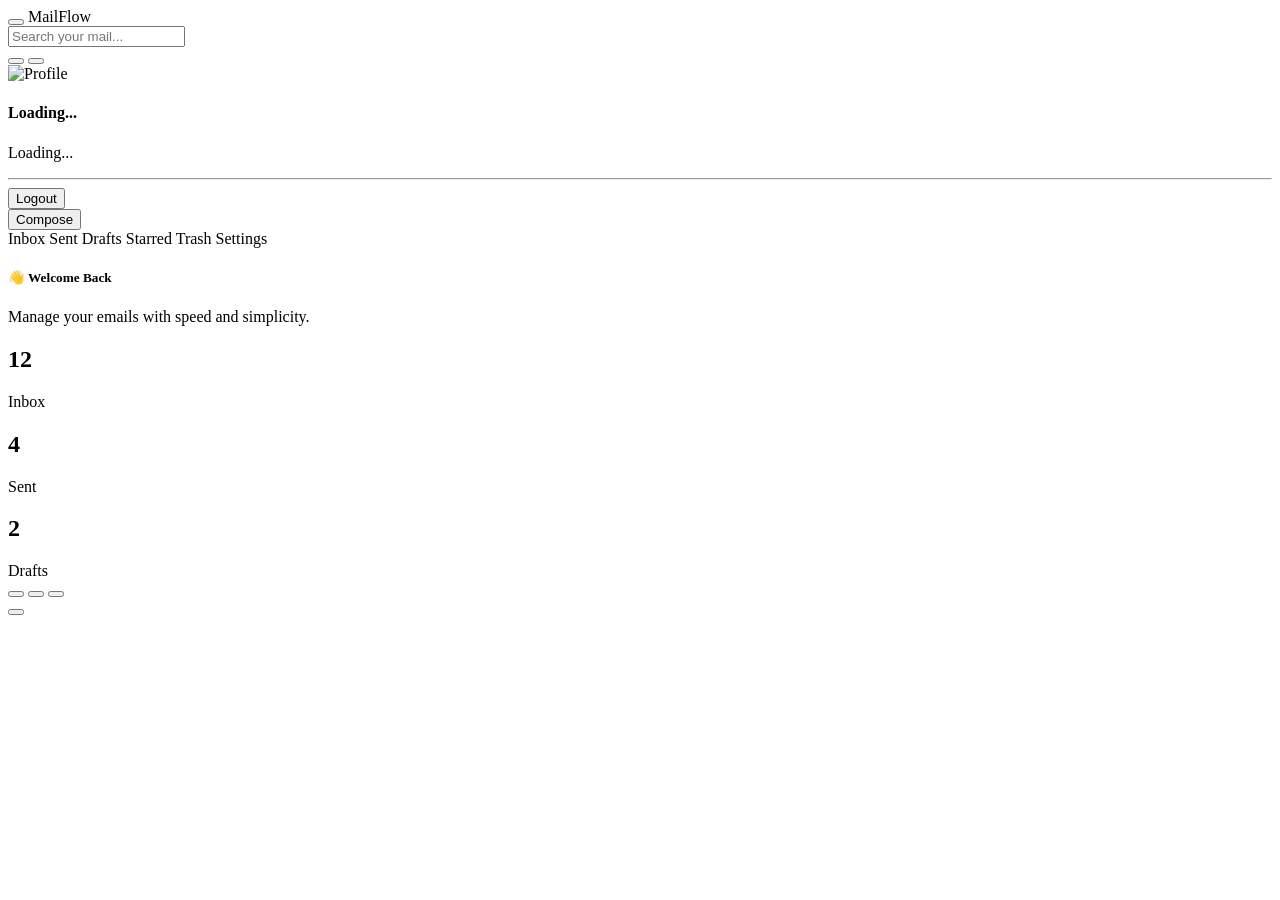
==== pages/inbox.html @ cbe43038 "done with html for email management interface" ====
<!DOCTYPE html>
<html lang="en">

<head>
    <meta charset="UTF-8">
    <meta name="viewport" content="width=device-width, initial-scale=1.0">
    <title>Inbox | Gmail Clone</title>
    <link href="https://fonts.googleapis.com/css2?family=Inter:wght@400;500;600;700;800&display=swap" rel="stylesheet">
    <link rel="stylesheet" href="../css/inbox.css">
    <link rel="stylesheet" href="../css/toast.css">
    <script src="https://unpkg.com/lucide@latest"></script>
</head>

<body>
    <header class="navbar">
        <div class="nav-left">
            <button class="icon-btn" id="menu-btn"><i data-lucide="menu"></i></button>
            <a class="logo"><i data-lucide="mail"></i><span>MailFlow</span></a>
        </div>
        <div class="nav-center">
            <div class="search-box">
                <i data-lucide="search"></i>
                <input type="text" placeholder="Search your mail...">
            </div>
        </div>
        <div class="nav-right">
            <button class="icon-btn"><i data-lucide="moon"></i></button>
            <button class="icon-btn"><i data-lucide="bell"></i></button>

            <div class="profile" id="profile">
                <img id="profile-avatar" src="" alt="Profile">
                <div class="profile-dropdown" id="profile-dropdown">
                    <div class="user-info">
                        <h4 id="user-name">Loading...</h4>
                        <p id="user-email">Loading...</p>
                    </div>
                    <hr>
                    <button id="logout-btn">
                        <i data-lucide="log-out"></i>
                        Logout
                    </button>
                </div>
            </div>

        </div>
    </header>

    <main class="dashboard">
        <aside class="sidebar" id="sidebar">

            <button class="compose-btn" id="compose-btn">
                <i data-lucide="square-pen"></i>
                <span>Compose</span>
            </button>

            <nav>

                <a class="active">
                    <i data-lucide="inbox"></i>
                    <span>Inbox</span>
                </a>

                <a>
                    <i data-lucide="send"></i>
                    <span>Sent</span>
                </a>

                <a>
                    <i data-lucide="file-pen-line"></i>
                    <span>Drafts</span>
                </a>

                <a>
                    <i data-lucide="star"></i>
                    <span>Starred</span>
                </a>

                <a>
                    <i data-lucide="trash-2"></i>
                    <span>Trash</span>
                </a>

                <a>
                    <i data-lucide="settings"></i>
                    <span>Settings</span>
                </a>

            </nav>

        </aside>

        <section class="content-wrapper">


            <section id="inbox-view">


                <section class="content">
                    <section class="welcome-card">
                        <div>
                            <h1>👋 Welcome Back</h1>
                            <p>Manage your emails with speed and simplicity.</p>
                        </div>
                        <div class="stats">
                            <div class="stat-card">
                                <h2>12</h2><span>Inbox</span>
                            </div>
                            <div class="stat-card">
                                <h2>4</h2><span>Sent</span>
                            </div>
                            <div class="stat-card">
                                <h2>2</h2><span>Drafts</span>
                            </div>
                        </div>
                    </section>

                    <section class="toolbar">
                        <div class="toolbar-left">
                            <button><i data-lucide="refresh-cw"></i></button>
                            <button><i data-lucide="archive"></i></button>
                            <button><i data-lucide="trash-2"></i></button>
                        </div>
                        <div class="toolbar-right">
                            <button><i data-lucide="filter"></i></button>
                        </div>
                    </section>

                    <section id="email-list" class="email-list">
                        <!-- <article class="email-card">
                         <div class="avatar">R</div>
                         <div class="email-details">
                             <h3>Rahul Sharma</h3>
                             <h4>Project Status Update</h4>
                             <p>The UI looks great. Let's continue with Firestore integration tomorrow.</p>
                         </div>
                         <div class="email-meta"><span>10:42 AM</span><i data-lucide="star"></i></div>
                     </article>
     
                     <article class="email-card">
                         <div class="avatar">H</div>
                         <div class="email-details">
                             <h3>HR Team</h3>
                             <h4>Interview Invitation</h4>
                             <p>Your interview has been scheduled for Friday at 10:00 AM.</p>
                         </div>
                         <div class="email-meta"><span>Yesterday</span><i data-lucide="star"></i></div>
                     </article>
     
                     <article class="email-card">
                         <div class="avatar">P</div>
                         <div class="email-details">
                             <h3>Priya</h3>
                             <h4>Weekend Plan</h4>
                             <p>Let's discuss the final project design after lunch.</p>
                         </div>
                         <div class="email-meta"><span>Jul 27</span><i data-lucide="star"></i></div>
                     </article> -->
                    </section>

                    <section class="empty-state" hidden id="empty-state">
                        <i data-lucide="mail-x"></i>
                        <h2>No Emails Yet</h2>
                        <p>Compose your first email to get started.</p>
                    </section>
                </section>

            </section>
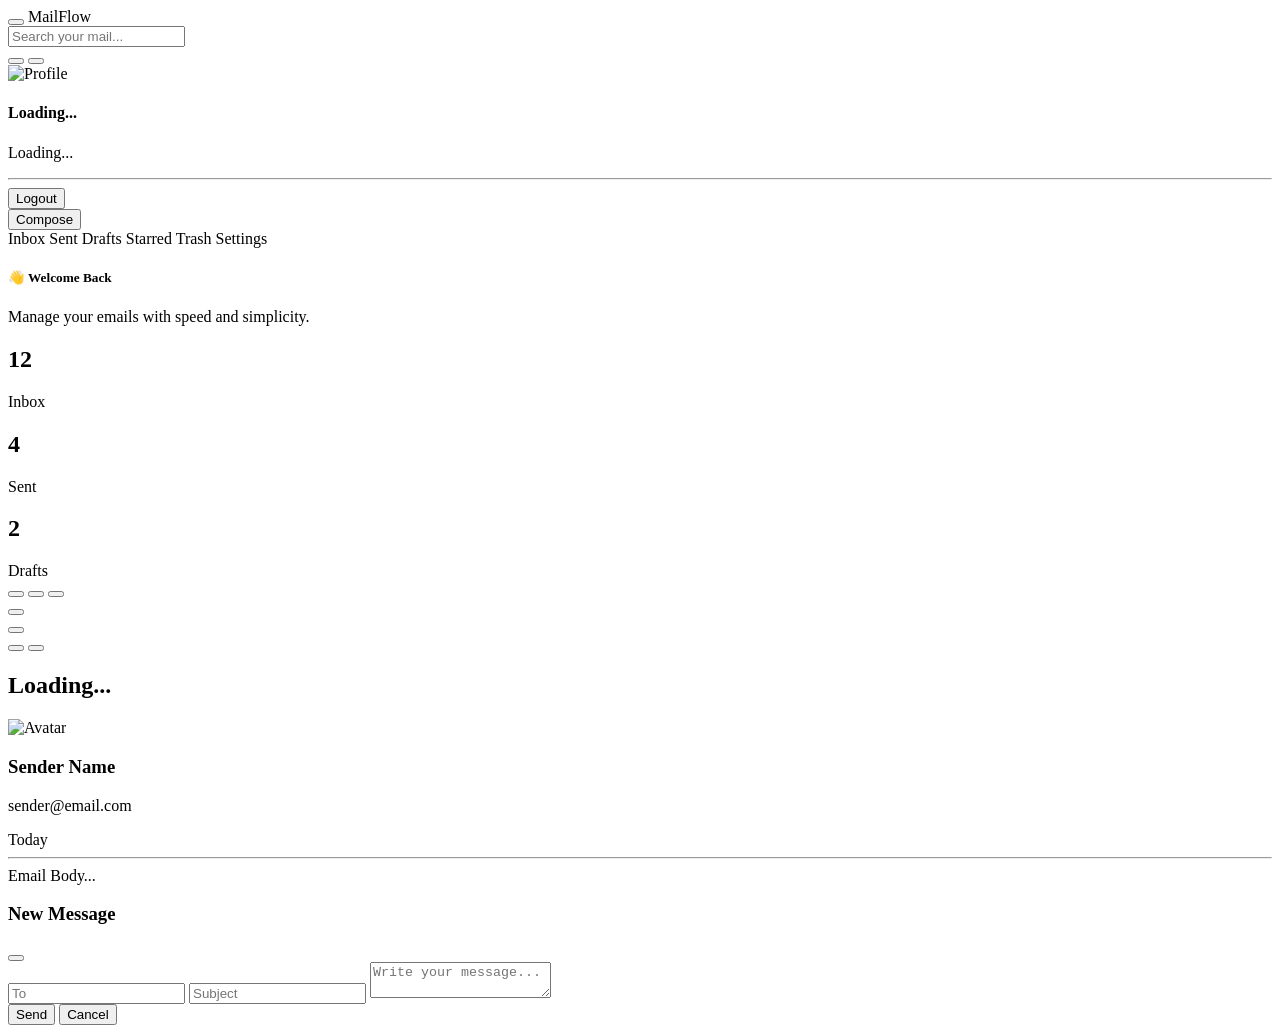
==== commit 8c8d55ab: "donw with html of email view and compose section to inbox" ====
--- a/pages/inbox.html
+++ b/pages/inbox.html
@@ -165,3 +165,131 @@
                 </section>
 
             </section>
+
+             <!-- 
+            
+            
+            EMAIL PAGE SECTION 
+            
+            
+            -->
+            <section id="email-view" class="hidden">
+
+                <div class="email-header">
+
+                    <button id="back-btn">
+                        <i data-lucide="arrow-left"></i>
+                    </button>
+
+                    <div class="email-actions">
+                        <button id="star-btn">
+                            <i data-lucide="star"></i>
+                        </button>
+
+                        <button id="delete-btn">
+                            <i data-lucide="trash-2"></i>
+                        </button>
+                    </div>
+
+                </div>
+
+                <div class="email-details">
+
+                    <h2 id="email-subject">
+                        Loading...
+                    </h2>
+
+                    <div class="sender-info">
+
+                        <img id="sender-avatar" src="" alt="Avatar">
+
+                        <div>
+
+                            <h3 id="sender-name">
+                                Sender Name
+                            </h3>
+
+                            <p id="sender-email">
+                                sender@email.com
+                            </p>
+
+                        </div>
+
+                        <span id="email-date">
+                            Today
+                        </span>
+
+                    </div>
+
+                    <hr>
+
+                    <div id="email-body">
+                        Email Body...
+                    </div>
+
+                </div>
+
+            </section>
+
+        </section>
+
+
+    </main>
+
+    <!-- 
+    
+    COMPOSE SECTION POP UP 
+     
+    -->
+
+    <div class="compose-overlay" id="compose-overlay">
+
+        <div class="compose-modal">
+
+            <div class="compose-header">
+
+                <h3>New Message</h3>
+
+                <button id="close-compose">
+                    <i data-lucide="x"></i>
+                </button>
+
+            </div>
+
+            <form id="compose-form">
+
+                <input type="email" id="receiver-email" placeholder="To" required>
+
+                <input type="text" id="subject" placeholder="Subject">
+
+                <textarea id="message" placeholder="Write your message..." required></textarea>
+
+                <div class="compose-footer">
+
+                    <button type="submit" class="send-btn" id="send-btn">
+                        Send
+                    </button>
+
+                    <button type="button" id="cancel-compose" class="cancel-btn">
+                        Cancel
+                    </button>
+
+                </div>
+
+            </form>
+
+        </div>
+
+    </div>
+
+    <div id="toast-container"></div>
+
+    <script>lucide.createIcons();</script>
+    <!-- <script type="module" src="../js/auth/authGuard.js"></script> -->
+    <script type="module" src="../js/dashboard/inbox.js"></script>
+    <script type="module" src="../js/compose/compose.js"></script>
+    <script type="module" src="../js/utils/toast.js"></script>
+    <script type="module" src="../js/dashboard/header.js"></script>
+</body>
+
+</html>
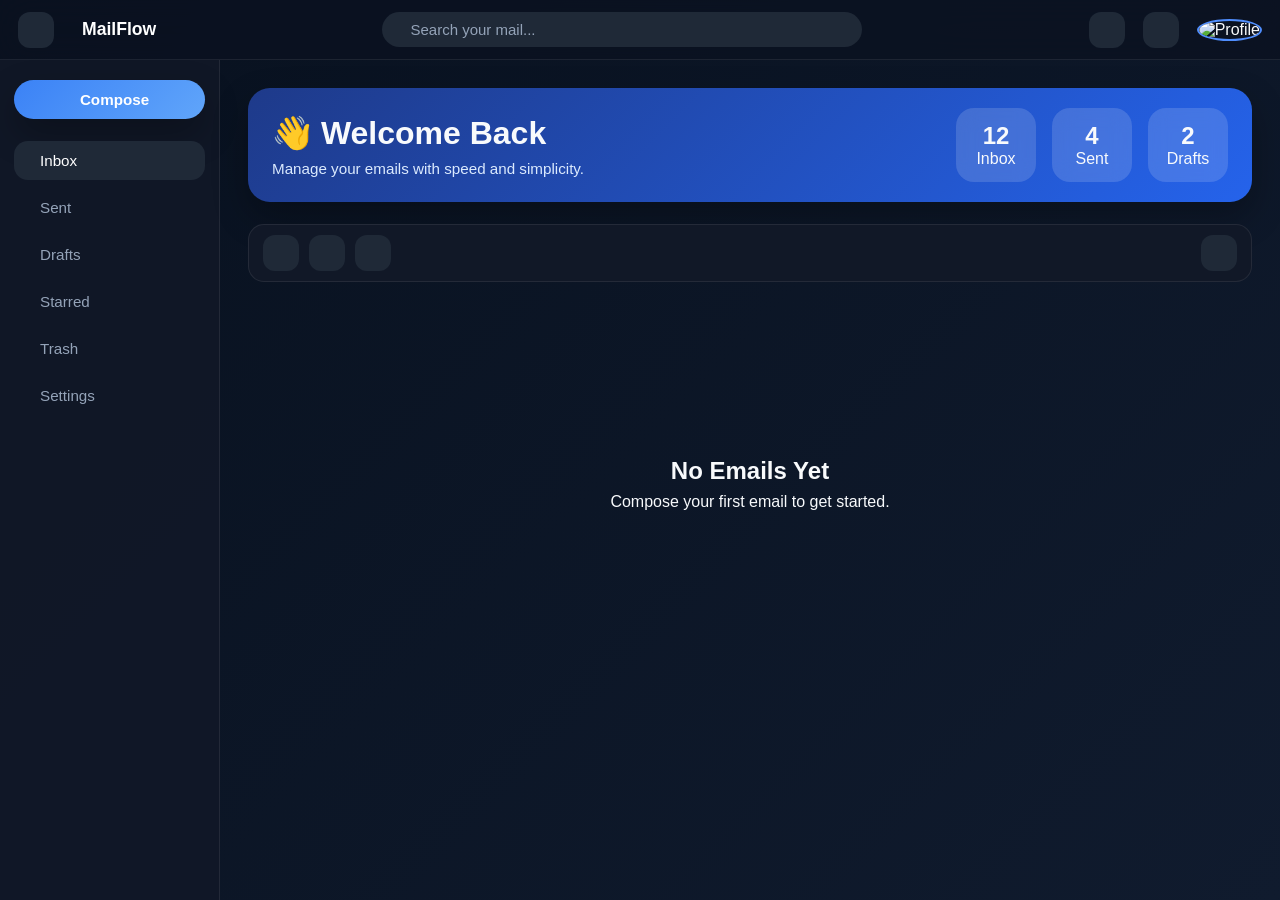
==== commit 516cbc47: "added skeleton loader for email cards Added a skeleton loader for email cards in the inbox." ====
--- a/pages/inbox.html
+++ b/pages/inbox.html
@@ -124,6 +124,15 @@
                             <button><i data-lucide="filter"></i></button>
                         </div>
                     </section>
+
+                    <div id="skeleton-loader" class="hidden">
+                        <div class="skeleton-card"></div>
+                        <div class="skeleton-card"></div>
+                        <div class="skeleton-card"></div>
+                        <div class="skeleton-card"></div>
+                        <div class="skeleton-card"></div>
+
+                    </div>
 
                     <section id="email-list" class="email-list">
                         <!-- <article class="email-card">
--- a/css/inbox.css
+++ b/css/inbox.css
@@ -0,0 +1,1095 @@
+:root {
+  --bg: #0b1220;
+  --surface: #111827;
+  --surface-2: #1f2937;
+  --card: #182233;
+  --primary: #3b82f6;
+  --primary-hover: #2563eb;
+  --text: #f8fafc;
+  --muted: #94a3b8;
+  --border: rgba(255, 255, 255, .08);
+  --shadow: 0 15px 35px rgba(0, 0, 0, .28);
+  --transition: .25s ease;
+  --nav-height: 60px;
+  --sidebar-width: 220px;
+  --radius: 14px;
+}
+
+* {
+  margin: 0;
+  padding: 0;
+  box-sizing: border-box
+}
+
+body {
+  font-family: "Inter", sans-serif;
+  background: linear-gradient(135deg, #08111f, #101b2e);
+  color: var(--text);
+  min-height: 100vh;
+}
+
+.navbar {
+  height: var(--nav-height);
+  display: flex;
+  align-items: center;
+  justify-content: space-between;
+  padding: 0 18px;
+  position: sticky;
+  top: 0;
+  backdrop-filter: blur(18px);
+  background: rgba(11, 18, 32, .75);
+  border-bottom: 1px solid var(--border);
+  z-index: 100;
+}
+
+.nav-left,
+.nav-center,
+.nav-right {
+  display: flex;
+  align-items: center;
+  gap: 18px
+}
+
+.logo {
+  display: flex;
+  align-items: center;
+  gap: 10px;
+  font-weight: 800;
+  font-size: 1.1rem;
+  text-decoration: none;
+  color: #fff
+}
+
+.icon-btn {
+  width: 36px;
+  height: 36px;
+  border-radius: 12px;
+  border: none;
+  background: var(--surface-2);
+  color: #fff;
+  cursor: pointer;
+  display: grid;
+  place-items: center;
+  transition: var(--transition)
+}
+
+.icon-btn:hover {
+  background: var(--primary);
+  transform: translateY(-2px)
+}
+
+.search-box {
+  width: 480px;
+  padding: 9px 16px;
+  max-width: 100%;
+  display: flex;
+  align-items: center;
+  gap: 12px;
+  border-radius: 999px;
+  background: var(--surface-2);
+}
+
+.search-box input {
+  flex: 1;
+  background: transparent;
+  border: none;
+  outline: none;
+  color: #fff;
+  font-size: 15px;
+}
+
+.search-box input::placeholder {
+  color: var(--muted)
+}
+
+
+.dashboard {
+  display: flex;
+  min-height: calc(100vh - var(--nav-height))
+}
+
+
+.sidebar.collapsed .compose-btn span,
+.sidebar.collapsed nav a span {
+  display: none;
+}
+
+.sidebar {
+  width: var(--sidebar-width);
+  padding: 20px 14px;
+  background: rgba(17, 24, 39, .9);
+  border-right: 1px solid var(--border);
+  transition: .3s ease;
+}
+
+.sidebar.collapsed {
+  width: 80px;
+}
+
+.sidebar.collapsed .compose-btn {
+  width: 52px;
+  height: 52px;
+  padding: 0;
+  margin: 0 auto 20px;
+  border-radius: 50%;
+  justify-content: center;
+}
+
+.sidebar.collapsed .compose-btn span {
+  display: none;
+}
+
+
+
+.compose-btn {
+  width: 100%;
+  border: none;
+  border-radius: 999px;
+  background: linear-gradient(135deg, var(--primary), #60a5fa);
+  color: #fff;
+  font-weight: 700;
+  display: flex;
+  gap: 10px;
+  justify-content: center;
+  align-items: center;
+  cursor: pointer;
+  box-shadow: var(--shadow);
+  transition: var(--transition);
+  padding: 11px 18px;
+  margin-bottom: 22px;
+  font-size: .95rem;
+}
+
+.compose-btn:hover {
+  transform: translateY(-3px)
+}
+
+.sidebar nav {
+  display: flex;
+  flex-direction: column;
+  gap: 8px
+}
+
+.sidebar nav a {
+  display: flex;
+  align-items: center;
+  gap: 12px;
+  border-radius: 14px;
+  color: var(--muted);
+  text-decoration: none;
+  transition: var(--transition);
+  padding: 11px 14px;
+  font-size: .95rem;
+}
+
+
+.sidebar nav a:hover,
+.sidebar nav a.active {
+  background: var(--surface-2);
+  color: #fff;
+}
+
+.content {
+  flex: 1;
+  padding: 28px;
+  display: flex;
+  flex-direction: column;
+  gap: 22px
+}
+
+.welcome-card {
+  display: flex;
+  justify-content: space-between;
+  align-items: center;
+  background: linear-gradient(135deg, #1e3a8a, #2563eb);
+  border-radius: 22px;
+  box-shadow: var(--shadow);
+  padding: 20px 24px;
+}
+
+.welcome-card h1 {
+  font-size: 2rem;
+}
+
+
+.welcome-card p {
+  margin-top: 8px;
+  color: #dbeafe;
+  font-size: .95rem;
+}
+
+.stats {
+  display: flex;
+  gap: 16px
+}
+
+.stat-card {
+  border-radius: 18px;
+  background: rgba(255, 255, 255, .15);
+  backdrop-filter: blur(10px);
+  text-align: center;
+  min-width: 80px;
+  padding: 14px;
+}
+
+.stat-card h2 {
+  font-size: 1.5rem;
+}
+
+.toolbar {
+  display: flex;
+  justify-content: space-between;
+  align-items: center;
+  padding: 10px 14px;
+  background: var(--surface);
+  border-radius: 16px;
+  border: 1px solid var(--border);
+}
+
+.toolbar-left,
+.toolbar-right {
+  display: flex;
+  gap: 10px
+}
+
+.toolbar button {
+  width: 36px;
+  height: 36px;
+  border: none;
+  border-radius: 12px;
+  background: var(--surface-2);
+  color: #fff;
+  cursor: pointer;
+  transition: var(--transition);
+  display: flex;
+  justify-content: center;
+  align-items: center;
+}
+
+.toolbar button:hover {
+  background: var(--primary)
+}
+
+
+.email-list {
+  display: flex;
+  flex-direction: column;
+  gap: 14px
+}
+
+.email-card {
+  display: flex;
+  align-items: center;
+  gap: 18px;
+  /* background: var(--card);
+  border: 1px solid var(--border); */
+  background: #1A2334;
+  border: 1px solid rgba(255, 255, 255, .08);
+  border-radius: 18px;
+  padding: 12px 16px;
+  transition: var(--transition);
+  cursor: pointer;
+  transition: .3s;
+
+}
+
+.email-card:hover {
+  transform: translateY(-3px);
+  border-color: rgba(59, 130, 246, .45);
+  box-shadow: var(--shadow);
+}
+
+.avatar {
+  width: 40px;
+  height: 40px;
+  font-size: 15px;
+  border-radius: 50%;
+  background: linear-gradient(135deg, #3b82f6, #06b6d4);
+  display: grid;
+  place-items: center;
+  font-weight: 700;
+}
+
+.email-details {
+  flex: 1
+}
+
+.email-details h3 {
+  font-size: 1rem;
+  color: #9CA3AF;
+  font-weight: 500;
+}
+
+.email-details p {
+  font-size: .9rem;
+  margin-top: 6px;
+  color: var(--muted);
+  overflow: hidden;
+  white-space: nowrap;
+  text-overflow: ellipsis;
+}
+
+.email-meta span {
+  font-size: .9rem;
+}
+
+.email-meta {
+  display: flex;
+  flex-direction: column;
+  align-items: flex-end;
+  gap: 10px;
+  color: var(--muted);
+}
+
+.empty-state {
+  display: flex;
+  flex-direction: column;
+  align-items: center;
+  justify-content: center;
+  text-align: center;
+  min-height: 300px;
+}
+
+.empty-state h2 {
+  margin: 16px 0 8px
+}
+
+@media(max-width:992px) {
+
+  .search-box {
+    width: 100%
+  }
+}
+
+@media(max-width:768px) {
+  .welcome-card {
+    flex-direction: column;
+    align-items: flex-start;
+    gap: 20px;
+  }
+
+  .sidebar {
+    display: block;
+    position: fixed;
+    top: 60px;
+    left: -260px;
+    width: 240px;
+    height: calc(100vh - 60px);
+    background: var(--surface);
+    transition: left .3s ease;
+    z-index: 1000;
+
+  }
+
+  .sidebar.active {
+    left: 0;
+
+  }
+
+
+  .stats {
+    width: 100%;
+    justify-content: space-between
+  }
+
+  .navbar {
+
+    padding: 0 12px;
+
+  }
+
+  .logo span {
+
+    display: none;
+
+  }
+
+  .nav-right {
+
+    gap: 8px;
+
+  }
+
+  .content {
+
+    padding: 12px;
+
+  }
+
+  .welcome-card {
+
+    padding: 16px;
+
+    border-radius: 16px;
+
+  }
+
+  .welcome-card h1 {
+
+    font-size: 1.5rem;
+
+  }
+
+  .stats {
+
+    width: 100%;
+
+  }
+
+  .stat-card {
+
+    flex: 1;
+
+  }
+
+  .toolbar {
+
+    overflow-x: auto;
+
+  }
+
+  .toolbar::-webkit-scrollbar {
+
+    display: none;
+
+  }
+}
+
+@media(max-width:600px) {
+  .nav-center {
+    display: none
+  }
+
+  .content {
+    padding: 16px
+  }
+
+  .email-card {
+    flex-direction: column;
+    align-items: flex-start;
+    gap: 12px;
+    padding: 14px;
+  }
+
+  .email-meta {
+    width: 100%;
+    flex-direction: row;
+    justify-content: space-between;
+  }
+
+  .email-details h3 {
+
+    font-size: 15px;
+
+  }
+
+  .email-details h4 {
+
+    font-size: 14px;
+
+  }
+
+  .email-details p {
+
+    white-space: normal;
+
+  }
+
+  .email-meta {
+
+    width: 100%;
+
+    justify-content: space-between;
+
+    flex-direction: row;
+
+  }
+
+  .compose-modal {
+
+    width: 95%;
+    height: 90vh;
+
+  }
+
+  #compose-form textarea {
+
+    flex: 1;
+    height: 300px;
+
+  }
+
+
+
+}
+
+.compose-overlay {
+  position: fixed;
+  inset: 0;
+  background: rgba(0, 0, 0, .55);
+  backdrop-filter: blur(8px);
+
+  display: flex;
+  justify-content: center;
+  align-items: center;
+
+  opacity: 0;
+  visibility: hidden;
+  pointer-events: none;
+
+  transition: .3s;
+  z-index: 1000;
+}
+
+.compose-overlay.active {
+
+  opacity: 1;
+  visibility: visible;
+  pointer-events: auto;
+
+}
+
+.compose-modal {
+
+  width: min(650px, 95%);
+  background: var(--surface);
+  border: 1px solid var(--border);
+
+  border-radius: 18px;
+
+  overflow: hidden;
+
+  animation: popup .25s ease;
+
+  box-shadow: var(--shadow);
+
+}
+
+@keyframes popup {
+
+  from {
+
+    opacity: 0;
+    transform: translateY(20px) scale(.95);
+
+  }
+
+  to {
+
+    opacity: 1;
+    transform: translateY(0) scale(1);
+
+  }
+
+}
+
+/* compose */
+
+.compose-header {
+
+  display: flex;
+  justify-content: space-between;
+  align-items: center;
+
+  padding: 16px 20px;
+
+  border-bottom: 1px solid var(--border);
+
+}
+
+.compose-header h3 {
+
+  font-size: 18px;
+
+}
+
+.compose-header button {
+
+  background: none;
+  border: none;
+
+  color: white;
+
+  cursor: pointer;
+
+}
+
+#compose-form {
+
+  display: flex;
+  flex-direction: column;
+
+}
+
+#compose-form input,
+#compose-form textarea {
+
+  background: transparent;
+
+  border: none;
+
+  outline: none;
+
+  color: white;
+
+  padding: 16px 20px;
+
+  border-bottom: 1px solid var(--border);
+
+  font-size: 15px;
+
+}
+
+#compose-form textarea {
+
+  resize: none;
+
+  height: 250px;
+
+}
+
+.compose-footer {
+
+  display: flex;
+
+  justify-content: flex-end;
+
+  gap: 12px;
+
+  padding: 16px 20px;
+
+}
+
+.send-btn {
+
+  padding: 10px 22px;
+
+  border: none;
+
+  border-radius: 999px;
+
+  background: var(--primary);
+
+  color: white;
+
+  cursor: pointer;
+
+}
+
+.cancel-btn {
+
+  padding: 10px 22px;
+
+  border: none;
+
+  border-radius: 999px;
+
+  background: var(--surface-2);
+
+  color: white;
+
+  cursor: pointer;
+
+}
+
+/* profile  */
+
+.profile {
+  position: relative;
+  cursor: pointer;
+}
+
+.profile img {
+  width: 36px;
+  height: 36px;
+  border-radius: 50%;
+  object-fit: cover;
+  border: 2px solid #4F8DFD;
+  transition: 0.3s;
+}
+
+.profile img:hover {
+  transform: scale(1.05);
+}
+
+.profile-dropdown {
+  position: absolute;
+  top: 65px;
+  right: 0;
+
+  width: 280px;
+
+  background: #1b2235;
+  border: 1px solid rgba(255, 255, 255, .08);
+  border-radius: 16px;
+
+  box-shadow: 0 20px 45px rgba(0, 0, 0, .45);
+
+  padding: 18px;
+
+  display: none;
+  z-index: 1000;
+}
+
+.profile-dropdown.show {
+  display: block;
+}
+
+.user-info {
+  margin-bottom: 16px;
+}
+
+.user-info h4 {
+  font-size: 22px;
+  color: #fff;
+  margin-bottom: 6px;
+}
+
+.user-info p {
+  font-size: 15px;
+  color: #9ca3af;
+
+  white-space: nowrap;
+  overflow: hidden;
+  text-overflow: ellipsis;
+}
+
+.profile-dropdown hr {
+  border: none;
+  height: 1px;
+  background: rgba(255, 255, 255, .08);
+  margin: 14px 0;
+}
+
+#logout-btn {
+  width: 100%;
+
+  display: flex;
+  align-items: center;
+  gap: 12px;
+
+  padding: 12px 14px;
+
+  border: none;
+  border-radius: 12px;
+
+  background: transparent;
+  color: #ef4444;
+
+  font-size: 16px;
+  font-weight: 600;
+
+  cursor: pointer;
+
+  transition: .25s;
+}
+
+#logout-btn:hover {
+  background: rgba(239, 68, 68, .12);
+}
+
+#logout-btn i {
+  width: 20px;
+  height: 20px;
+}
+
+
+/* email page */
+
+.content-wrapper {
+  flex: 1;
+  width: 100%;
+}
+
+.hidden {
+
+  display: none;
+}
+
+#email-view {
+  background: #121b2b;
+  border: 1px solid #263247;
+  border-radius: 18px;
+  padding: 40px;
+  color: #f8fafc;
+  box-shadow: 0 10px 35px rgba(0, 0, 0, .25);
+  margin: 30px;
+
+}
+
+.email-header {
+  display: flex;
+  justify-content: space-between;
+  align-items: center;
+  margin-bottom: 20px;
+}
+
+.email-actions {
+  display: flex;
+  gap: 12px;
+}
+
+.email-header button {
+  width: 42px;
+  height: 42px;
+  border: none;
+  border-radius: 12px;
+  background: #1f2937;
+  color: #fff;
+  cursor: pointer;
+  transition: .25s;
+  display: flex;
+  justify-content: center;
+  align-items: center;
+}
+
+.email-header button:hover {
+  background: #3B82F6;
+  color: white;
+  transform: translateY(-2px);
+}
+
+#email-subject {
+  font-size: 36px;
+  font-weight: 700;
+  margin: 28px 0;
+  color: #ffffff;
+
+}
+
+.sender-info {
+  display: flex;
+  align-items: center;
+  gap: 18px;
+  padding: 20px;
+  background: #182335;
+  border: 1px solid #2c3a52;
+  border-radius: 16px;
+  margin-bottom: 35px;
+
+}
+
+#sender-avatar {
+  width: 64px;
+  height: 64px;
+  border-radius: 50%;
+  object-fit: cover;
+  object-position: center;
+  border: 3px solid #4F8DFD;
+  flex-shrink: 0;
+  box-shadow: 0 0 20px rgba(79, 141, 253, .25);
+
+}
+
+.sender-info div {
+  flex: 1;
+}
+
+#sender-name {
+  font-size: 20px;
+  font-weight: 600;
+  color: #fff;
+
+}
+
+#sender-email {
+  margin-top: 4px;
+  color: #94A3B8;
+  font-size: 15px;
+
+}
+
+#email-date {
+  margin-left: auto;
+  color: #94A3B8;
+  font-size: 14px;
+
+}
+
+
+#email-body {
+  background: #182335;
+  border: 1px solid #2c3a52;
+  border-radius: 16px;
+  padding: 28px;
+  font-size: 16px;
+  line-height: 1.9;
+  color: #E2E8F0;
+  white-space: pre-wrap;
+
+
+}
+
+#email-view hr {
+  border: none;
+  height: 1px;
+  background: #2b3548;
+  margin: 20px 0;
+}
+
+@keyframes fadeIn {
+
+  from {
+    opacity: 0;
+    transform: translateY(10px);
+  }
+
+  to {
+    opacity: 1;
+    transform: translateY(0);
+  }
+
+}
+
+.email-card.unread {
+  background: #24324B;
+  border-left: 6px solid #3B82F6;
+  box-shadow: 0 0 15px rgba(59, 130, 246, .25);
+
+}
+
+.email-card.unread h3 {
+  color: #FFFFFF;
+  font-weight: 700;
+
+}
+
+@media (max-width: 992px) {
+
+  .sidebar {
+    position: fixed;
+    left: -280px;
+    top: 70px;
+    width: 260px;
+    height: calc(100vh - 70px);
+    z-index: 999;
+    transition: .3s;
+  }
+
+  .sidebar.active {
+    left: 0;
+  }
+
+  .dashboard {
+    margin-left: 0;
+  }
+
+  #email-view {
+    padding: 24px;
+  }
+
+  #email-subject {
+    font-size: 2rem;
+  }
+
+  .sender-info {
+    padding: 18px;
+  }
+
+}
+
+@media (max-width:768px) {
+
+  #email-view {
+    padding: 18px;
+    margin: 20px;
+  }
+
+  .email-header {
+    margin-bottom: 20px;
+  }
+
+  #email-subject {
+    font-size: 1.8rem;
+    line-height: 1.3;
+    margin: 20px 0;
+  }
+
+  .sender-info {
+    flex-wrap: wrap;
+    gap: 15px;
+    padding: 18px;
+
+  }
+
+  #sender-avatar {
+    width: 55px;
+    height: 55px;
+
+  }
+
+  #sender-name {
+    font-size: 18px;
+
+  }
+
+  #sender-email {
+    font-size: 14px;
+
+  }
+
+  #email-date {
+    width: 100%;
+    margin-left: 0;
+    margin-top: 5px;
+    font-size: 13px;
+
+  }
+
+  #email-body {
+    padding: 20px;
+    font-size: 15px;
+    line-height: 1.8;
+  }
+
+  .email-actions {
+    gap: 10px;
+
+  }
+
+  .email-actions button,
+  #back-btn {
+    width: 42px;
+    height: 42px;
+
+  }
+
+}
+
+@media (max-width:480px) {
+
+  #email-view {
+    padding: 14px;
+
+  }
+
+  #email-subject {
+    font-size: 1.5rem;
+
+  }
+
+  .sender-info {
+    flex-direction: column;
+    align-items: flex-start;
+    text-align: left;
+
+  }
+
+  #sender-avatar {
+    width: 50px;
+    height: 50px;
+
+  }
+
+  #email-date {
+    margin-top: 10px;
+
+  }
+
+  #email-body {
+    padding: 16px;
+    font-size: 14px;
+
+  }
+
+}
--- a/css/toast.css
+++ b/css/toast.css
@@ -0,0 +1,206 @@
+
+#toast-container {
+    position: fixed;
+    top: 24px;
+    right: 24px;
+
+    display: flex;
+    flex-direction: column;
+    gap: 16px;
+
+    width: 360px;
+    z-index: 9999;
+
+    pointer-events: none;
+}
+
+
+.toast {
+    display: flex;
+    align-items: flex-start;
+    gap: 14px;
+
+    padding: 18px;
+
+    border-radius: 16px;
+
+    background: rgba(22, 28, 45, 0.9);
+    backdrop-filter: blur(18px);
+
+    border: 1px solid rgba(255,255,255,.08);
+
+    box-shadow:
+        0 20px 45px rgba(0,0,0,.35);
+
+    color: #fff;
+
+    overflow: hidden;
+    position: relative;
+
+    pointer-events: auto;
+
+    animation: toastIn .35s ease forwards;
+}
+
+
+.toast::before{
+    content:"";
+
+    position:absolute;
+    left:0;
+    top:0;
+
+    width:5px;
+    height:100%;
+
+    border-radius:20px;
+}
+
+/* ===========================
+   Types
+=========================== */
+
+.toast.success::before{
+    background:#22c55e;
+}
+
+.toast.error::before{
+    background:#ef4444;
+}
+
+.toast.warning::before{
+    background:#f59e0b;
+}
+
+.toast.info::before{
+    background:#3b82f6;
+}
+
+.toast-icon{
+
+    width:48px;
+    height:48px;
+
+    flex-shrink:0;
+
+    display:flex;
+    align-items:center;
+    justify-content:center;
+
+    border-radius:12px;
+
+    font-size:20px;
+}
+
+.toast.success .toast-icon{
+    color:#22c55e;
+    background:rgba(34,197,94,.12);
+}
+
+.toast.error .toast-icon{
+    color:#ef4444;
+    background:rgba(239,68,68,.12);
+}
+
+.toast.warning .toast-icon{
+    color:#f59e0b;
+    background:rgba(245,158,11,.12);
+}
+
+.toast.info .toast-icon{
+    color:#3b82f6;
+    background:rgba(59,130,246,.12);
+}
+
+.toast-content{
+    flex:1;
+}
+
+.toast-title{
+
+    font-size:16px;
+    font-weight:700;
+
+    margin-bottom:4px;
+}
+
+.toast-message{
+
+    font-size:14px;
+    line-height:1.6;
+
+    color:#cbd5e1;
+}
+
+.toast-close{
+
+    border:none;
+    outline:none;
+
+    background:none;
+
+    color:#94a3b8;
+
+    font-size:20px;
+
+    cursor:pointer;
+
+    transition:.25s;
+}
+
+.toast-close:hover{
+
+    color:#fff;
+}
+
+
+@keyframes toastIn{
+
+    from{
+
+        opacity:0;
+        transform:translateX(100%);
+    }
+
+    to{
+
+        opacity:1;
+        transform:translateX(0);
+    }
+
+}
+
+@keyframes toastOut{
+
+    from{
+
+        opacity:1;
+        transform:translateX(0);
+    }
+
+    to{
+
+        opacity:0;
+        transform:translateX(120%);
+    }
+
+}
+
+.toast.hide{
+
+    animation:toastOut .3s ease forwards;
+}
+
+@media(max-width:480px){
+
+    #toast-container{
+
+        left:16px;
+        right:16px;
+
+        width:auto;
+
+        top:16px;
+    }
+
+}
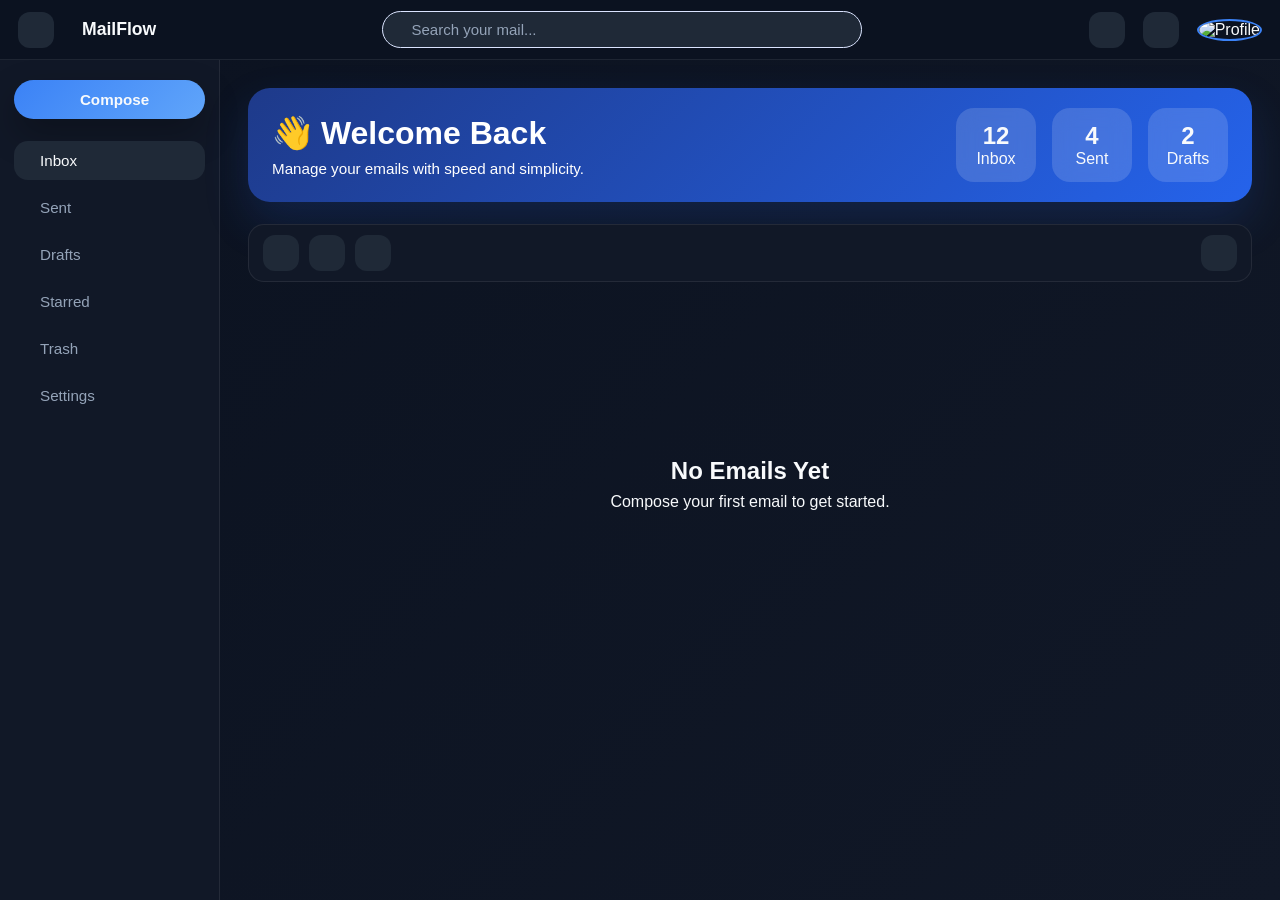
==== commit e2c27202: "Add IDs to inbox, sent, and draft counts" ====
--- a/pages/inbox.html
+++ b/pages/inbox.html
@@ -6,8 +6,11 @@
     <meta name="viewport" content="width=device-width, initial-scale=1.0">
     <title>Inbox | Gmail Clone</title>
     <link href="https://fonts.googleapis.com/css2?family=Inter:wght@400;500;600;700;800&display=swap" rel="stylesheet">
+    <link rel="stylesheet" href="https://cdnjs.cloudflare.com/ajax/libs/font-awesome/6.7.2/css/all.min.css">
     <link rel="stylesheet" href="../css/inbox.css">
     <link rel="stylesheet" href="../css/toast.css">
+    <link rel="stylesheet" href="../css/settings.css">
+
     <script src="https://unpkg.com/lucide@latest"></script>
 </head>
 
@@ -20,7 +23,7 @@
         <div class="nav-center">
             <div class="search-box">
                 <i data-lucide="search"></i>
-                <input type="text" placeholder="Search your mail...">
+                <input type="text" placeholder="Search your mail..." id="search-input">
             </div>
         </div>
         <div class="nav-right">
@@ -55,32 +58,32 @@
 
             <nav>
 
-                <a class="active">
+                <a class="active" id="inbox-link">
                     <i data-lucide="inbox"></i>
                     <span>Inbox</span>
                 </a>
 
-                <a>
+                <a id="sent-link">
                     <i data-lucide="send"></i>
                     <span>Sent</span>
                 </a>
 
-                <a>
+                <a id="draft-link">
                     <i data-lucide="file-pen-line"></i>
                     <span>Drafts</span>
                 </a>
 
-                <a>
+                <a id="starred-link">
                     <i data-lucide="star"></i>
                     <span>Starred</span>
                 </a>
 
-                <a>
+                <a id="trash-link">
                     <i data-lucide="trash-2"></i>
                     <span>Trash</span>
                 </a>
 
-                <a>
+                <a id="settings-link">
                     <i data-lucide="settings"></i>
                     <span>Settings</span>
                 </a>
@@ -103,13 +106,13 @@
                         </div>
                         <div class="stats">
                             <div class="stat-card">
-                                <h2>12</h2><span>Inbox</span>
+                                <h2 id="inbox-count">12</h2><span>Inbox</span>
                             </div>
                             <div class="stat-card">
-                                <h2>4</h2><span>Sent</span>
+                                <h2  id="sent-count">4</h2><span>Sent</span>
                             </div>
                             <div class="stat-card">
-                                <h2>2</h2><span>Drafts</span>
+                                <h2 id="draft-count">2</h2><span>Drafts</span>
                             </div>
                         </div>
                     </section>
@@ -175,7 +178,7 @@
 
             </section>
 
-             <!-- 
+            <!-- 
             
             
             EMAIL PAGE SECTION 
@@ -191,12 +194,20 @@
                     </button>
 
                     <div class="email-actions">
-                        <button id="star-btn">
-                            <i data-lucide="star"></i>
+                        <button id="email-star-btn">
+                            <i class="fa-regular fa-star" style="font-size: 20px;"></i>
                         </button>
 
                         <button id="delete-btn">
                             <i data-lucide="trash-2"></i>
+                        </button>
+
+                        <button id="reply-btn">
+                            <i data-lucide="reply-all"></i>
+                        </button>
+
+                        <button id="forward-btn" title="Forward">
+                            <i data-lucide="forward"></i>
                         </button>
                     </div>
 
@@ -234,6 +245,132 @@
 
                     <div id="email-body">
                         Email Body...
+                    </div>
+
+                </div>
+
+            </section>
+
+            <!-- 
+            
+            SETTING PAGE 
+             
+            -->
+
+            <section id="settings-view" class="hidden">
+
+                <header class="email-header">
+
+                    <button id="settings-back-btn" class="icon-btn">
+                        <i data-lucide="arrow-left"></i>
+                    </button>
+
+                    <h2>Settings</h2>
+
+                </header>
+
+                <div class="settings-container">
+
+                    <div class="settings-card">
+
+                        <h3>Profile</h3>
+
+                        <div class="profile-section">
+
+                            <img id="settings-avatar" src="../assets/default-avatar.png" alt="Profile">
+
+                            <button id="change-avatar-btn" class="secondary-btn">
+                                Change Avatar
+                            </button>
+
+                        </div>
+
+                        <div class="form-group">
+
+                            <label>Name</label>
+
+                            <input type="text" id="settings-name" placeholder="Enter your name">
+
+                        </div>
+
+                        <div class="form-group">
+
+                            <label>Email</label>
+
+                            <input type="email" id="settings-email" readonly>
+
+                        </div>
+
+                        <button id="save-profile-btn" class="primary-btn">
+
+                            Save Changes
+
+                        </button>
+
+                    </div>
+
+                    <div class="settings-card">
+
+                        <h3>Appearance</h3>
+
+                        <div class="setting-row">
+
+                            <div>
+
+                                <strong>Dark Mode</strong>
+
+                                <p>Switch between light and dark theme.</p>
+
+                            </div>
+
+                            <label class="switch">
+
+                                <input type="checkbox" id="theme-toggle">
+
+                                <span class="slider"></span>
+
+                            </label>
+
+                        </div>
+
+                    </div>
+
+                    <div class="settings-card">
+
+                        <h3>Email Signature</h3>
+
+                        <textarea id="email-signature" rows="5" placeholder="Regards,Aman Kumar">
+
+            </textarea>
+
+                        <button id="save-signature-btn" class="primary-btn">
+
+                            Save Signature
+
+                        </button>
+
+                    </div>
+
+                    <div class="settings-card">
+
+                        <h3>Account</h3>
+
+                        <div class="account-actions">
+
+                            <button id="change-password-btn" class="secondary-btn">
+
+                                Change Password
+
+                            </button>
+
+                            <button id="logout-settings-btn" class="danger-btn">
+
+                                Logout
+
+                            </button>
+
+                        </div>
+
                     </div>
 
                 </div>
@@ -299,6 +436,7 @@
     <script type="module" src="../js/compose/compose.js"></script>
     <script type="module" src="../js/utils/toast.js"></script>
     <script type="module" src="../js/dashboard/header.js"></script>
+    <script type="module" src="../js/dashboard/setting.js"></script>
 </body>
 
 </html>
--- a/css/inbox.css
+++ b/css/inbox.css
@@ -1,29 +1,72 @@
+/* ========= Root ========= */
 :root {
+  /* Backgrounds */
   --bg: #0b1220;
   --surface: #111827;
   --surface-2: #1f2937;
   --card: #182233;
+
+  /* Brand */
   --primary: #3b82f6;
   --primary-hover: #2563eb;
+
+  /* Text */
   --text: #f8fafc;
   --muted: #94a3b8;
+
+  /* Status */
+  --success: #22c55e;
+  --warning: #f59e0b;
+  --danger: #ef4444;
+
+  /* UI */
   --border: rgba(255, 255, 255, .08);
   --shadow: 0 15px 35px rgba(0, 0, 0, .28);
+
   --transition: .25s ease;
+  --radius: 14px;
   --nav-height: 60px;
   --sidebar-width: 220px;
-  --radius: 14px;
+  --danger-bg: rgba(239, 68, 68, .12);
+  --divider: #2b3548;
+  --star: #facc15;
+
+  --skeleton-start: #202938;
+  --skeleton-middle: #2d3748;
+  --skeleton-end: #202938;
+}
+
+body.light {
+  --bg: #f6f8fc;
+  --surface: #fcfcfd;
+  --surface-2: #f2f5fb;
+  --card: #ffffff;
+  --primary: #2563eb;
+  --primary-hover: #1d4ed8;
+  --text: #1e293b;
+  --muted: #64748b;
+  --success: #16a34a;
+  --warning: #d97706;
+  --danger: #dc2626;
+  --border: rgba(15, 23, 42, .08);
+  --shadow: 0 15px 35px rgba(15, 23, 42, .08);
+  --danger-bg: rgba(220, 38, 38, .10);
+  --divider: #e2e8f0;
+  --skeleton-start: #e8edf5;
+  --skeleton-middle: #d7dfeb;
+  --skeleton-end: #e8edf5;
 }
 
 * {
   margin: 0;
   padding: 0;
-  box-sizing: border-box
+  box-sizing: border-box;
+  transition: background-color .25s ease, color .25s ease, border-color .25s ease, box-shadow .25s ease;
 }
 
 body {
   font-family: "Inter", sans-serif;
-  background: linear-gradient(135deg, #08111f, #101b2e);
+  background: linear-gradient(135deg, var(--bg), var(--surface));
   color: var(--text);
   min-height: 100vh;
 }
@@ -36,8 +79,8 @@
   padding: 0 18px;
   position: sticky;
   top: 0;
+  background: var(--bg);
   backdrop-filter: blur(18px);
-  background: rgba(11, 18, 32, .75);
   border-bottom: 1px solid var(--border);
   z-index: 100;
 }
@@ -57,7 +100,7 @@
   font-weight: 800;
   font-size: 1.1rem;
   text-decoration: none;
-  color: #fff
+  color: var(--text)
 }
 
 .icon-btn {
@@ -66,7 +109,7 @@
   border-radius: 12px;
   border: none;
   background: var(--surface-2);
-  color: #fff;
+  color: var(--text);
   cursor: pointer;
   display: grid;
   place-items: center;
@@ -87,6 +130,13 @@
   gap: 12px;
   border-radius: 999px;
   background: var(--surface-2);
+  border: 1px solid #dbe4ff;
+}
+
+.search-box:focus {
+  border-color: var(--primary);
+  box-shadow: 0 0 0 4px rgba(37, 99, 235, .12);
+
 }
 
 .search-box input {
@@ -94,7 +144,7 @@
   background: transparent;
   border: none;
   outline: none;
-  color: #fff;
+  color: var(--text);
   font-size: 15px;
 }
 
@@ -117,7 +167,7 @@
 .sidebar {
   width: var(--sidebar-width);
   padding: 20px 14px;
-  background: rgba(17, 24, 39, .9);
+  background: var(--surface);
   border-right: 1px solid var(--border);
   transition: .3s ease;
 }
@@ -146,7 +196,7 @@
   border: none;
   border-radius: 999px;
   background: linear-gradient(135deg, var(--primary), #60a5fa);
-  color: #fff;
+  color: var(--text);
   font-weight: 700;
   display: flex;
   gap: 10px;
@@ -186,7 +236,17 @@
 .sidebar nav a:hover,
 .sidebar nav a.active {
   background: var(--surface-2);
-  color: #fff;
+  color: var(--text);
+}
+
+nav a.active i {
+  color: var(--primary);
+
+}
+
+nav a:hover {
+  transform: translateX(6px);
+
 }
 
 .content {
@@ -205,16 +265,18 @@
   border-radius: 22px;
   box-shadow: var(--shadow);
   padding: 20px 24px;
+  box-shadow: 0 20px 45px rgba(37, 99, 235, .18);
 }
 
 .welcome-card h1 {
   font-size: 2rem;
+  color: white;
 }
 
 
 .welcome-card p {
   margin-top: 8px;
-  color: #dbeafe;
+  color: white;
   font-size: .95rem;
 }
 
@@ -236,6 +298,7 @@
   font-size: 1.5rem;
 }
 
+
 .toolbar {
   display: flex;
   justify-content: space-between;
@@ -258,7 +321,7 @@
   border: none;
   border-radius: 12px;
   background: var(--surface-2);
-  color: #fff;
+  color: var(--text);
   cursor: pointer;
   transition: var(--transition);
   display: flex;
@@ -281,15 +344,26 @@
   display: flex;
   align-items: center;
   gap: 18px;
-  /* background: var(--card);
-  border: 1px solid var(--border); */
-  background: #1A2334;
-  border: 1px solid rgba(255, 255, 255, .08);
+  background: var(--card);
+  border: 1px solid var(--border);
   border-radius: 18px;
   padding: 12px 16px;
   transition: var(--transition);
   cursor: pointer;
   transition: .3s;
+  opacity: 0;
+  transform: translateY(12px);
+  box-shadow: 0 6px 18px rgba(15, 23, 42, .05);
+  animation: fadeCard .35s forwards;
+
+}
+
+@keyframes fadeCard {
+  to {
+    opacity: 1;
+    transform: translateY(0);
+
+  }
 
 }
 
@@ -304,7 +378,7 @@
   height: 40px;
   font-size: 15px;
   border-radius: 50%;
-  background: linear-gradient(135deg, #3b82f6, #06b6d4);
+  border: 2px solid var(--primary);
   display: grid;
   place-items: center;
   font-weight: 700;
@@ -316,7 +390,7 @@
 
 .email-details h3 {
   font-size: 1rem;
-  color: #9CA3AF;
+  color: var(--muted);
   font-weight: 500;
 }
 
@@ -523,6 +597,7 @@
 
 }
 
+
 .compose-overlay {
   position: fixed;
   inset: 0;
@@ -586,110 +661,70 @@
 /* compose */
 
 .compose-header {
-
   display: flex;
   justify-content: space-between;
   align-items: center;
-
   padding: 16px 20px;
-
   border-bottom: 1px solid var(--border);
 
 }
 
 .compose-header h3 {
-
   font-size: 18px;
-
 }
 
 .compose-header button {
-
   background: none;
   border: none;
-
-  color: white;
-
+  color: var(--text);
   cursor: pointer;
 
 }
 
 #compose-form {
-
   display: flex;
   flex-direction: column;
-
 }
 
 #compose-form input,
 #compose-form textarea {
-
   background: transparent;
-
-  border: none;
-
+  border: none;
   outline: none;
-
+  color: var(--text);
+  padding: 16px 20px;
+  border-bottom: 1px solid var(--border);
+  font-size: 15px;
+}
+
+#compose-form textarea {
+  resize: none;
+  height: 250px;
+}
+
+.compose-footer {
+  display: flex;
+  justify-content: flex-end;
+  gap: 12px;
+  padding: 16px 20px;
+}
+
+.send-btn {
+  padding: 10px 22px;
+  border: none;
+  border-radius: 999px;
+  background: var(--primary);
   color: white;
-
-  padding: 16px 20px;
-
-  border-bottom: 1px solid var(--border);
-
-  font-size: 15px;
-
-}
-
-#compose-form textarea {
-
-  resize: none;
-
-  height: 250px;
-
-}
-
-.compose-footer {
-
-  display: flex;
-
-  justify-content: flex-end;
-
-  gap: 12px;
-
-  padding: 16px 20px;
-
-}
-
-.send-btn {
-
+  cursor: pointer;
+}
+
+.cancel-btn {
   padding: 10px 22px;
-
-  border: none;
-
+  border: none;
   border-radius: 999px;
-
-  background: var(--primary);
-
+  background: var(--surface-2);
   color: white;
-
   cursor: pointer;
-
-}
-
-.cancel-btn {
-
-  padding: 10px 22px;
-
-  border: none;
-
-  border-radius: 999px;
-
-  background: var(--surface-2);
-
-  color: white;
-
-  cursor: pointer;
-
 }
 
 /* profile  */
@@ -704,7 +739,7 @@
   height: 36px;
   border-radius: 50%;
   object-fit: cover;
-  border: 2px solid #4F8DFD;
+  border: 2px solid var(--primary);
   transition: 0.3s;
 }
 
@@ -716,17 +751,12 @@
   position: absolute;
   top: 65px;
   right: 0;
-
   width: 280px;
-
-  background: #1b2235;
-  border: 1px solid rgba(255, 255, 255, .08);
+  background: var(--surface);
+  border: 1px solid var(--border);
   border-radius: 16px;
-
-  box-shadow: 0 20px 45px rgba(0, 0, 0, .45);
-
+  box-shadow: var(--shadow);
   padding: 18px;
-
   display: none;
   z-index: 1000;
 }
@@ -741,13 +771,13 @@
 
 .user-info h4 {
   font-size: 22px;
-  color: #fff;
+  color: var(--text);
   margin-bottom: 6px;
 }
 
 .user-info p {
   font-size: 15px;
-  color: #9ca3af;
+  color: var(--muted);
 
   white-space: nowrap;
   overflow: hidden;
@@ -757,35 +787,28 @@
 .profile-dropdown hr {
   border: none;
   height: 1px;
-  background: rgba(255, 255, 255, .08);
+  background: var(--divider);
   margin: 14px 0;
 }
 
 #logout-btn {
   width: 100%;
-
   display: flex;
   align-items: center;
   gap: 12px;
-
   padding: 12px 14px;
-
   border: none;
   border-radius: 12px;
-
   background: transparent;
-  color: #ef4444;
-
+  color: var(--danger);
   font-size: 16px;
   font-weight: 600;
-
   cursor: pointer;
-
   transition: .25s;
 }
 
 #logout-btn:hover {
-  background: rgba(239, 68, 68, .12);
+  background: var(--danger-bg);
 }
 
 #logout-btn i {
@@ -801,18 +824,13 @@
   width: 100%;
 }
 
-.hidden {
-
-  display: none;
-}
-
 #email-view {
-  background: #121b2b;
-  border: 1px solid #263247;
+  background: var(--surface);
+  border: 1px solid var(--border);
   border-radius: 18px;
   padding: 40px;
-  color: #f8fafc;
-  box-shadow: 0 10px 35px rgba(0, 0, 0, .25);
+  color: var(--text);
+  box-shadow: var(--shadow);
   margin: 30px;
 
 }
@@ -834,8 +852,8 @@
   height: 42px;
   border: none;
   border-radius: 12px;
-  background: #1f2937;
-  color: #fff;
+  background: var(--surface-2);
+  color: var(--text);
   cursor: pointer;
   transition: .25s;
   display: flex;
@@ -844,8 +862,8 @@
 }
 
 .email-header button:hover {
-  background: #3B82F6;
-  color: white;
+  background: var(--primary);
+  color: var(--text);
   transform: translateY(-2px);
 }
 
@@ -853,7 +871,8 @@
   font-size: 36px;
   font-weight: 700;
   margin: 28px 0;
-  color: #ffffff;
+  color: var(--text);
+
 
 }
 
@@ -862,8 +881,8 @@
   align-items: center;
   gap: 18px;
   padding: 20px;
-  background: #182335;
-  border: 1px solid #2c3a52;
+  background: var(--card);
+  border: 1px solid var(--border);
   border-radius: 16px;
   margin-bottom: 35px;
 
@@ -875,9 +894,9 @@
   border-radius: 50%;
   object-fit: cover;
   object-position: center;
-  border: 3px solid #4F8DFD;
+  border: 3px solid var(--primary);
   flex-shrink: 0;
-  box-shadow: 0 0 20px rgba(79, 141, 253, .25);
+  box-shadow: var(--shadow);
 
 }
 
@@ -888,33 +907,33 @@
 #sender-name {
   font-size: 20px;
   font-weight: 600;
-  color: #fff;
+  color: var(--text);
 
 }
 
 #sender-email {
   margin-top: 4px;
-  color: #94A3B8;
+  color: var(--muted);
   font-size: 15px;
 
 }
 
 #email-date {
   margin-left: auto;
-  color: #94A3B8;
+  color: var(--muted);
   font-size: 14px;
 
 }
 
 
 #email-body {
-  background: #182335;
-  border: 1px solid #2c3a52;
+  background: var(--card);
+  border: 1px solid var(--border);
   border-radius: 16px;
   padding: 28px;
   font-size: 16px;
   line-height: 1.9;
-  color: #E2E8F0;
+  color: var(--text);
   white-space: pre-wrap;
 
 
@@ -923,7 +942,7 @@
 #email-view hr {
   border: none;
   height: 1px;
-  background: #2b3548;
+  background: var(--divider);
   margin: 20px 0;
 }
 
@@ -942,14 +961,14 @@
 }
 
 .email-card.unread {
-  background: #24324B;
-  border-left: 6px solid #3B82F6;
-  box-shadow: 0 0 15px rgba(59, 130, 246, .25);
+  background: var(--surface-2);
+  border-left: 6px solid var(--primary);
+  box-shadow: var(--shadow);
 
 }
 
 .email-card.unread h3 {
-  color: #FFFFFF;
+  color: var(--text);
   font-weight: 700;
 
 }
@@ -1089,7 +1108,87 @@
   #email-body {
     padding: 16px;
     font-size: 14px;
-
-  }
-
-}
+  }
+
+}
+
+/* Star emails css */
+
+.star-btn {
+  border: none;
+  background: none;
+  cursor: pointer;
+  font-size: 20px;
+  color: var(--muted);
+}
+
+.star-btn i {
+  transition: .3s;
+
+}
+
+.star-btn .fa-solid {
+  color: var(--star);
+
+}
+
+.star-btn:hover {
+  transform: scale(1.15);
+
+}
+
+.starred {
+  color: var(--star);
+  fill: var(--star);
+
+}
+
+/* skeleton */
+
+.hidden {
+  display: none !important;
+}
+
+#skeleton-loader {
+  display: flex;
+  flex-direction: column;
+  gap: 15px;
+
+}
+
+.skeleton-card {
+  height: 70px;
+  border-radius: 18px;
+  background: linear-gradient(90deg,
+      var(--skeleton-start) 25%,
+      var(--skeleton-middle) 50%,
+      var(--skeleton-end) 75%);
+  background-size: 400% 100%;
+  animation: skeleton 1.2s infinite;
+
+}
+
+@keyframes skeleton {
+  0% {
+    background-position: 100% 0;
+
+  }
+
+  100% {
+    background-position: -100% 0;
+
+  }
+
+}
+
+
+/* marking highlight */
+
+mark {
+  background: var(--warning);
+  color: #111827;
+  padding: 0 2px;
+  border-radius: 2px;
+  font-weight: 500;
+  line-height: inherit;
+}
--- a/css/settings.css
+++ b/css/settings.css
@@ -0,0 +1,297 @@
+/* ========= Root ========= */
+:root {
+  /* Backgrounds */
+  --bg: #0b1220;
+  --surface: #111827;
+  --surface-2: #1f2937;
+  --card: #182233;
+
+  /* Brand */
+  --primary: #3b82f6;
+  --primary-hover: #2563eb;
+
+  /* Text */
+  --text: #f8fafc;
+  --muted: #94a3b8;
+
+  /* Status */
+  --success: #22c55e;
+  --warning: #f59e0b;
+  --danger: #ef4444;
+
+  /* UI */
+  --border: rgba(255, 255, 255, .08);
+  --shadow: 0 15px 35px rgba(0, 0, 0, .28);
+
+  --transition: .25s ease;
+  --radius: 14px;
+  --nav-height: 60px;
+  --sidebar-width: 220px;
+  --danger-bg: rgba(239, 68, 68, .12);
+  --divider: #2b3548;
+  --star: #facc15;
+}
+
+body.light {
+  --bg: #f6f8fc;
+  --surface: #fcfcfd;
+  --surface-2: #f2f5fb;
+  --card: #ffffff;
+  --primary: #2563eb;
+  --primary-hover: #1d4ed8;
+  --text: #1e293b;
+  --muted: #64748b;
+  --success: #16a34a;
+  --warning: #d97706;
+  --danger: #dc2626;
+  --border: rgba(15, 23, 42, .08);
+  --shadow: 0 15px 35px rgba(15, 23, 42, .08);
+  --danger-bg: rgba(220, 38, 38, .10);
+  --divider: #e2e8f0;
+}
+
+#settings-view {
+  width: 100%;
+  height: 100%;
+  overflow-y: auto;
+  padding: 32px;
+  background: var(--bg);
+}
+
+.settings-header {
+  display: flex;
+  align-items: center;
+  gap: 16px;
+  margin-bottom: 28px;
+}
+
+.settings-header h2 {
+  margin: 0;
+  color: var(--text);
+  font-size: 2rem;
+  font-weight: 700;
+}
+
+.settings-container {
+  max-width: 820px;
+  margin: 0 auto;
+  display: flex;
+  flex-direction: column;
+  gap: 24px;
+}
+
+.settings-card {
+  background: var(--card);
+  border: 1px solid var(--border);
+  border-radius: 22px;
+  padding: 28px;
+  transition: .25s;
+  box-shadow: var(--shadow);
+  transition:
+    transform .25s ease,
+    background .25s ease,
+    border-color .25s ease,
+    box-shadow .25s ease;
+}
+
+.settings-card:hover {
+  background: var(--surface-2);
+  transform: translateY(-3px);
+  box-shadow: var(--shadow);
+}
+
+.settings-card h3 {
+  margin: 0 0 22px;
+  color: var(--text);
+  border-bottom:1px solid var(--divider);
+  font-size: 1.2rem;
+}
+
+.profile-section {
+  display: flex;
+  align-items: center;
+  gap: 22px;
+  margin-bottom: 26px;
+}
+
+.profile-section img {
+  width: 96px;
+  height: 96px;
+  border-radius: 50%;
+  object-fit: cover;
+  border: 4px solid var(--primary);
+}
+
+.form-group {
+  display: flex;
+  flex-direction: column;
+  gap: 8px;
+  margin-bottom: 18px;
+}
+
+.form-group label {
+  color: var(--muted);
+  font-size: .9rem;
+}
+
+.form-group input,
+#email-signature {
+  width: 100%;
+  border: 1px solid var(--border);
+  background: var(--surface);
+  color: var(--text);
+  border-radius: 14px;
+  padding: 14px 16px;
+  font-size: 15px;
+  outline: none;
+  transition: .2s;
+  box-sizing: border-box;
+}
+
+.form-group input {
+  height: 50px;
+}
+
+.form-group input:focus,
+#email-signature:focus {
+  border-color: var(--primary);
+  box-shadow: 0 0 0 4px rgba(59, 130, 246, .15);
+}
+
+.form-group input[readonly] {
+  opacity: .7;
+  cursor: not-allowed;
+}
+
+#email-signature {
+  min-height: 150px;
+  resize: vertical;
+  margin-bottom: 18px;
+  font-family: inherit;
+}
+
+.primary-btn,
+.secondary-btn,
+.danger-btn {
+  border: none;
+  cursor: pointer;
+  border-radius: 12px;
+  padding: 13px 20px;
+  font-size: 15px;
+  font-weight: 600;
+  transition: .2s;
+}
+
+.primary-btn {
+  background: var(--primary);
+  color: #fff;
+}
+
+.primary-btn:hover {
+  transform: translateY(-2px);
+  background: var(--primary-hover);
+}
+
+.secondary-btn {
+  background: var(--primary);
+  color: #fff;
+}
+
+.secondary-btn:hover {
+  background: var(--surface);
+}
+
+.danger-btn {
+  background: var(--danger);
+  color: #fff;
+}
+
+.danger-btn:hover {
+  background: #dc2626;
+
+}
+
+.setting-row {
+  display: flex;
+  justify-content: space-between;
+  align-items: center;
+  gap: 24px;
+}
+
+.setting-row strong {
+  display: block;
+  color: var(--text);
+}
+
+.setting-row p {
+  margin: 4px 0 0;
+  color: var(--muted);
+}
+
+.switch {
+  position: relative;
+  width: 60px;
+  height: 32px;
+}
+
+.switch input {
+  display: none;
+}
+
+.slider {
+  position: absolute;
+  inset: 0;
+  background: var(--muted);
+  border-radius: 30px;
+  cursor: pointer;
+  transition: .25s;
+}
+
+.slider:before {
+  content: '';
+  position: absolute;
+  width: 26px;
+  height: 26px;
+  left: 3px;
+  top: 3px;
+  border-radius: 50%;
+  background: #fff;
+  transition: .25s;
+}
+
+.switch input:checked+.slider {
+  background: var(--primary);
+}
+
+.switch input:checked+.slider:before {
+  transform: translateX(28px);
+}
+
+.account-actions {
+  display: flex;
+  gap: 14px;
+  flex-wrap: wrap;
+}
+
+@media(max-width:768px) {
+  #settings-view {
+    padding: 18px;
+  }
+
+  .settings-header h2 {
+    font-size: 1.6rem;
+  }
+
+  .profile-section,
+  .setting-row,
+  .account-actions {
+    flex-direction: column;
+    align-items: flex-start;
+  }
+
+  .primary-btn,
+  .secondary-btn,
+  .danger-btn {
+    width: 100%;
+  }
+}
